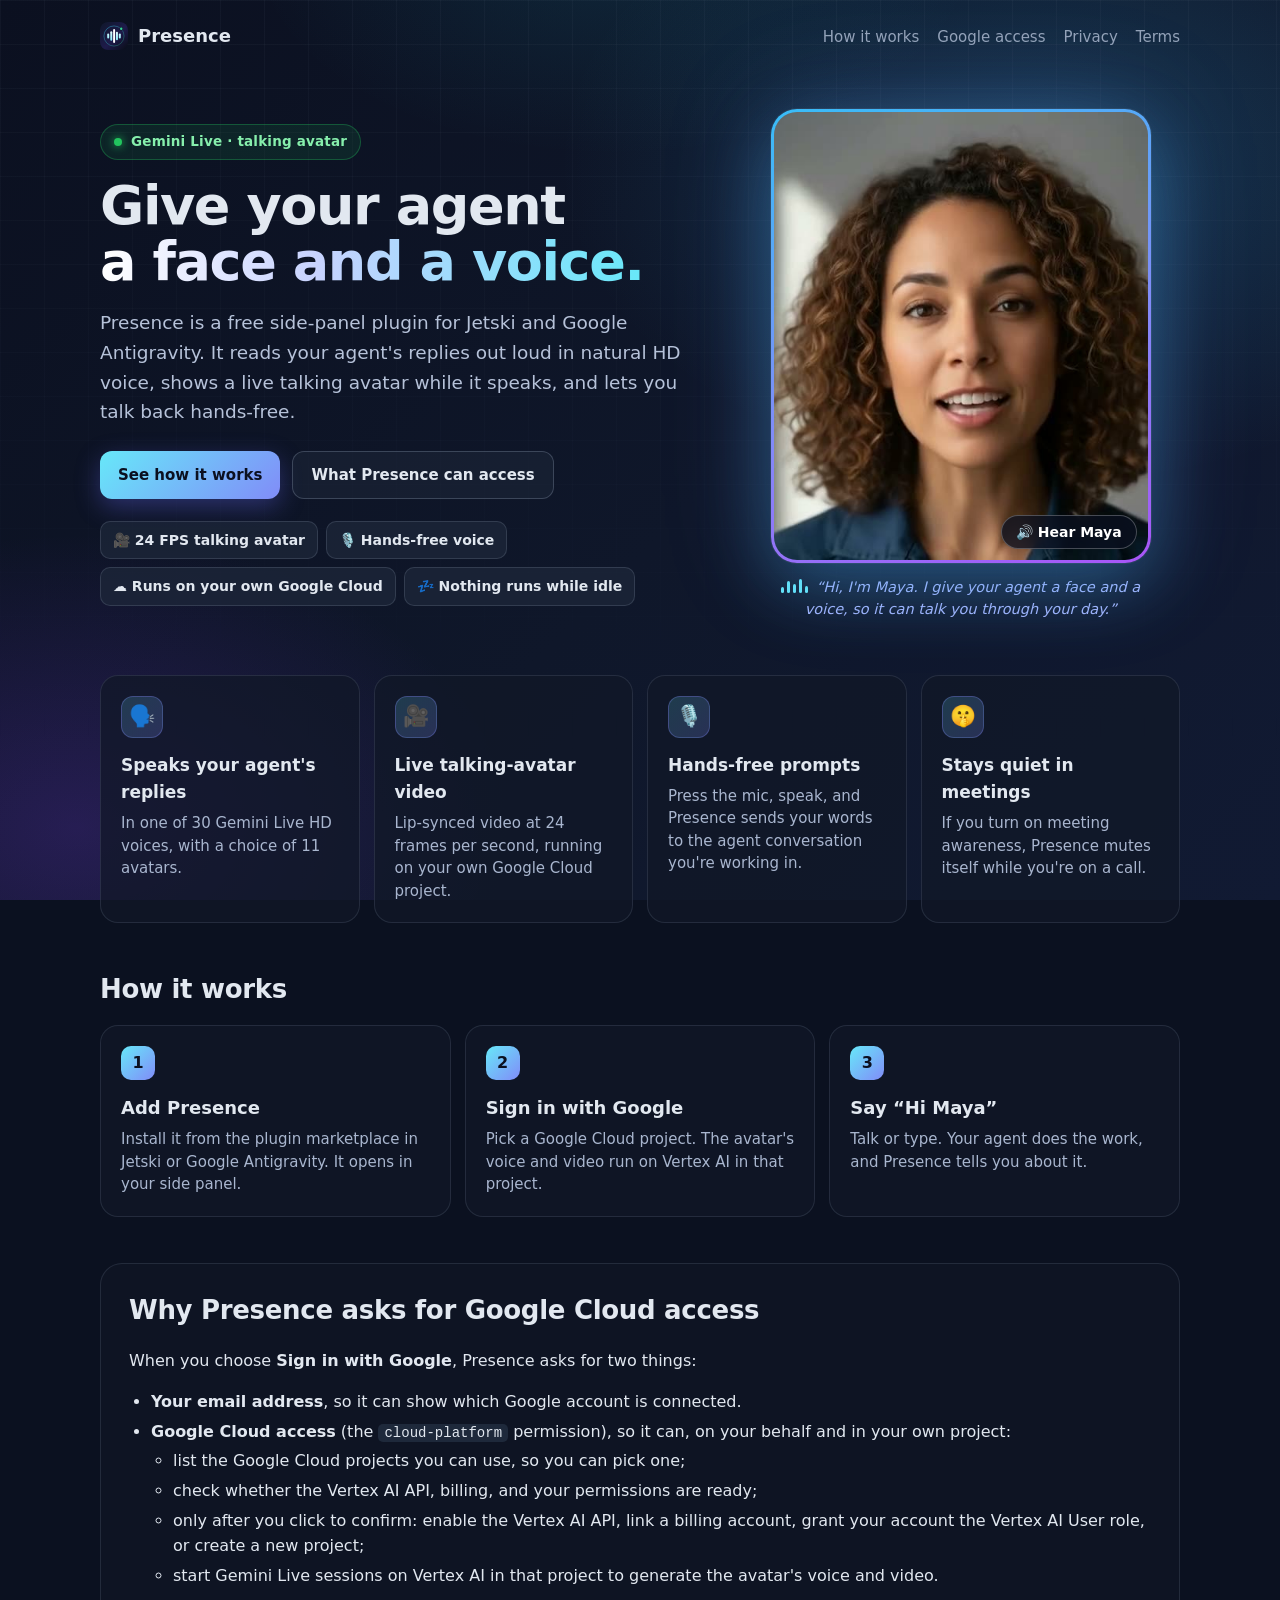
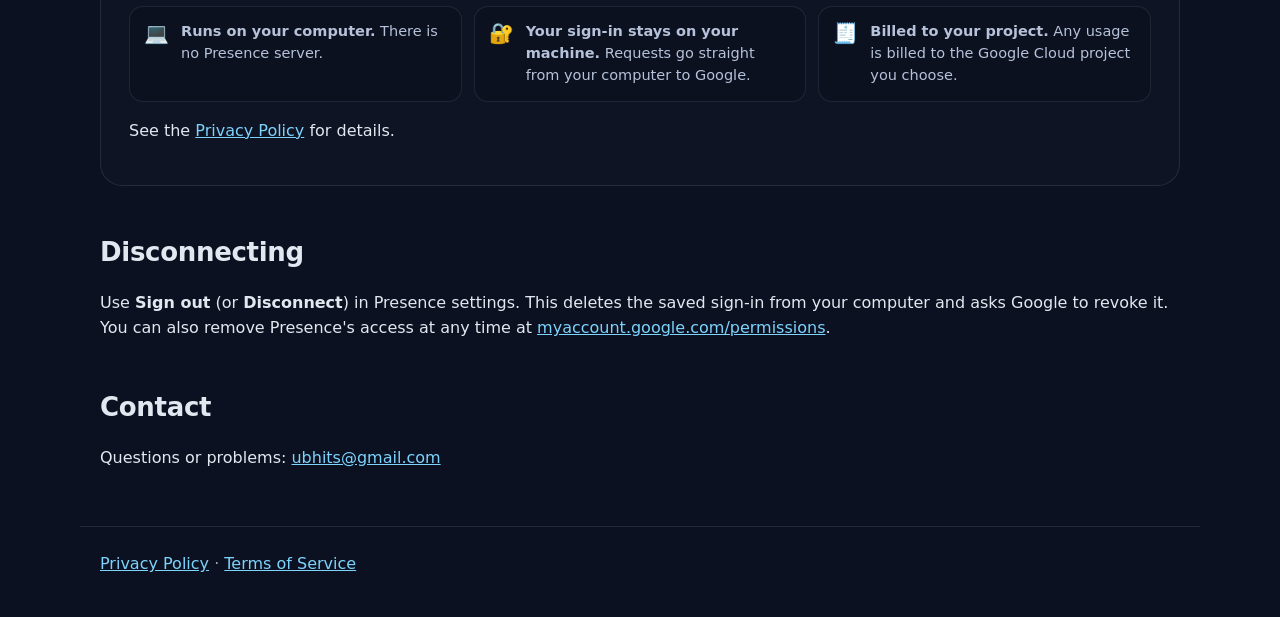
==== index.html @ ab4fa0f8 "Presence homepage, privacy policy and terms (served at presence.ubhits.com)" ====
<!doctype html>
<html lang="en">
<head>
  <meta charset="utf-8">
  <meta name="google-site-verification" content="hogus606_vbKHFQrj-lLS3DDrrywpHY6_7pccJtlOKE" />
  <meta name="viewport" content="width=device-width, initial-scale=1">
  <title>Presence - a live talking avatar for your AI coding agent</title>
  <meta name="description" content="Presence adds a live talking-avatar face, HD voice, and hands-free voice prompts to Jetski and Google Antigravity agents.">
  <meta property="og:title" content="Presence - give your agent a face">
  <meta property="og:description" content="A live talking avatar, HD voice, and hands-free voice prompts for your AI coding agent.">
  <meta property="og:image" content="https://presence.ubhits.com/maya-poster.jpg">
  <link rel="icon" href="logo.svg" type="image/svg+xml">
  <link rel="stylesheet" href="style.css">
  <link rel="stylesheet" href="home.css">
</head>
<body class="home">
  <div class="aurora" aria-hidden="true"></div>
  <div class="gridlines" aria-hidden="true"></div>

  <header class="top">
    <a class="brand" href="./"><img src="logo.svg" alt="" width="28" height="28">Presence</a>
    <nav><a href="#how">How it works</a><a href="#access">Google access</a><a href="privacy.html">Privacy</a><a href="terms.html">Terms</a></nav>
  </header>

  <main>
    <section class="hero">
      <div class="hero-copy">
        <span class="pill"><span class="live" aria-hidden="true"></span>Gemini Live · talking avatar</span>
        <h1>Give your agent<br><span class="grad">a face and a voice.</span></h1>
        <p class="lede">Presence is a free side-panel plugin for Jetski and Google Antigravity. It reads your agent's replies out loud in natural HD voice, shows a live talking avatar while it speaks, and lets you talk back hands-free.</p>
        <div class="ctas">
          <a class="btn primary" href="#how">See how it works</a>
          <a class="btn ghost" href="#access">What Presence can access</a>
        </div>
        <ul class="chips" aria-label="Highlights">
          <li>🎥 24 FPS talking avatar</li>
          <li>🎙️ Hands-free voice</li>
          <li>☁️ Runs on your own Google Cloud</li>
          <li>💤 Nothing runs while idle</li>
        </ul>
      </div>

      <figure class="stage">
        <div class="frame">
          <video id="maya" src="maya.mp4" poster="maya-poster.jpg" autoplay muted loop playsinline preload="auto" aria-label="Maya, a Presence avatar, introducing herself"></video>
          <button id="hear" class="hear" type="button" aria-pressed="false">🔊 Hear Maya</button>
        </div>
        <figcaption><span class="bars" aria-hidden="true"><i></i><i></i><i></i><i></i><i></i></span>“Hi, I'm Maya. I give your agent a face and a voice, so it can talk you through your day.”</figcaption>
      </figure>
    </section>

    <section class="features" aria-label="What it does">
      <article class="card">
        <div class="ico">🗣️</div>
        <h3>Speaks your agent's replies</h3>
        <p>In one of 30 Gemini Live HD voices, with a choice of 11 avatars.</p>
      </article>
      <article class="card">
        <div class="ico">🎥</div>
        <h3>Live talking-avatar video</h3>
        <p>Lip-synced video at 24 frames per second, running on your own Google Cloud project.</p>
      </article>
      <article class="card">
        <div class="ico">🎙️</div>
        <h3>Hands-free prompts</h3>
        <p>Press the mic, speak, and Presence sends your words to the agent conversation you're working in.</p>
      </article>
      <article class="card">
        <div class="ico">🤫</div>
        <h3>Stays quiet in meetings</h3>
        <p>If you turn on meeting awareness, Presence mutes itself while you're on a call.</p>
      </article>
    </section>

    <section id="how" class="block">
      <h2>How it works</h2>
      <ol class="steps">
        <li><span class="n">1</span><h3>Add Presence</h3><p>Install it from the plugin marketplace in Jetski or Google Antigravity. It opens in your side panel.</p></li>
        <li><span class="n">2</span><h3>Sign in with Google</h3><p>Pick a Google Cloud project. The avatar's voice and video run on Vertex AI in that project.</p></li>
        <li><span class="n">3</span><h3>Say “Hi Maya”</h3><p>Talk or type. Your agent does the work, and Presence tells you about it.</p></li>
      </ol>
    </section>

    <section id="access" class="block panel">
      <h2>Why Presence asks for Google Cloud access</h2>
      <p>When you choose <strong>Sign in with Google</strong>, Presence asks for two things:</p>
      <ul>
        <li><strong>Your email address</strong>, so it can show which Google account is connected.</li>
        <li><strong>Google Cloud access</strong> (the <code>cloud-platform</code> permission), so it can, on your behalf and in your own project:
          <ul>
            <li>list the Google Cloud projects you can use, so you can pick one;</li>
            <li>check whether the Vertex AI API, billing, and your permissions are ready;</li>
            <li>only after you click to confirm: enable the Vertex AI API, link a billing account, grant your account the Vertex AI User role, or create a new project;</li>
            <li>start Gemini Live sessions on Vertex AI in that project to generate the avatar's voice and video.</li>
          </ul>
        </li>
      </ul>
      <div class="trust">
        <div><span>💻</span><p><strong>Runs on your computer.</strong> There is no Presence server.</p></div>
        <div><span>🔐</span><p><strong>Your sign-in stays on your machine.</strong> Requests go straight from your computer to Google.</p></div>
        <div><span>🧾</span><p><strong>Billed to your project.</strong> Any usage is billed to the Google Cloud project you choose.</p></div>
      </div>
      <p>See the <a href="privacy.html">Privacy Policy</a> for details.</p>
    </section>

    <section class="block">
      <h2>Disconnecting</h2>
      <p>Use <strong>Sign out</strong> (or <strong>Disconnect</strong>) in Presence settings. This deletes the saved sign-in from your computer and asks Google to revoke it. You can also remove Presence's access at any time at <a href="https://myaccount.google.com/permissions">myaccount.google.com/permissions</a>.</p>
    </section>

    <section class="block">
      <h2>Contact</h2>
      <p>Questions or problems: <a href="mailto:ubhits@gmail.com">ubhits@gmail.com</a></p>
    </section>
  </main>

  <footer>
    <a href="privacy.html">Privacy Policy</a> · <a href="terms.html">Terms of Service</a>
  </footer>

  <script>
    (function () {
      var v = document.getElementById('maya');
      var b = document.getElementById('hear');
      if (!v || !b) return;
      function reset() {
        v.muted = true;
        b.setAttribute('aria-pressed', 'false');
        b.textContent = '🔊 Hear Maya';
      }
      b.addEventListener('click', function () {
        if (v.muted) {
          // Play the introduction once with sound, from the start.
          v.loop = false;
          v.currentTime = 0;
          v.muted = false;
          v.play();
          b.setAttribute('aria-pressed', 'true');
          b.textContent = '🔇 Mute';
        } else {
          v.pause();
          reset();
        }
      });
      // After she finishes speaking, stop on the last frame instead of starting over.
      v.addEventListener('ended', function () {
        if (!v.muted) { v.pause(); reset(); }
      });
    })();
  </script>
</body>
</html>
---- style.css ----
:root { color-scheme: dark; --bg: #0b1120; --panel: #111827; --line: #1f2937; --text: #e2e8f0; --muted: #94a3b8; --accent: #7dd3fc; }
* { box-sizing: border-box; }
body { margin: 0; background: var(--bg); color: var(--text); font: 16px/1.6 system-ui, -apple-system, "Segoe UI", Roboto, sans-serif; }
a { color: var(--accent); }
.top { display: flex; justify-content: space-between; align-items: center; max-width: 820px; margin: 0 auto; padding: 22px 20px; }
.brand { color: var(--text); text-decoration: none; font-weight: 700; font-size: 18px; display: inline-flex; align-items: center; gap: 10px; }
.dot { width: 14px; height: 14px; border-radius: 50%; background: radial-gradient(circle at 35% 35%, #a5f3fc, #6366f1); box-shadow: 0 0 14px rgba(99,102,241,.7); }
nav a { margin-left: 18px; color: var(--muted); text-decoration: none; }
nav a:hover { color: var(--text); }
main { max-width: 820px; margin: 0 auto; padding: 0 20px 40px; }
h1 { font-size: 34px; line-height: 1.2; margin: 18px 0 12px; }
h2 { font-size: 21px; margin: 34px 0 8px; }
h3 { font-size: 17px; margin: 20px 0 6px; }
.lede { font-size: 18px; color: #cbd5e1; max-width: 680px; }
.meta { color: var(--muted); margin-top: -4px; }
code { background: #1e293b; padding: 1px 6px; border-radius: 5px; font-size: 14px; }
ul { padding-left: 22px; }
li { margin: 4px 0; }
.cards { display: grid; grid-template-columns: repeat(auto-fit, minmax(240px, 1fr)); gap: 14px; }
.card { background: var(--panel); border: 1px solid var(--line); border-radius: 12px; padding: 16px 18px; }
.card h3 { margin-top: 0; }
footer { max-width: 820px; margin: 0 auto; padding: 24px 20px 40px; color: var(--muted); border-top: 1px solid var(--line); }
---- home.css ----
/* Home page only (privacy/terms keep the plain style.css look). */
.home { position: relative; overflow-x: hidden; }
.aurora { position: fixed; inset: 0; z-index: -2; pointer-events: none;
  background:
    radial-gradient(700px 460px at 82% 18%, rgba(56,189,248,.20), transparent 70%),
    radial-gradient(620px 420px at 6% 92%, rgba(124,58,237,.22), transparent 70%),
    radial-gradient(520px 300px at 48% -6%, rgba(34,211,238,.10), transparent 70%),
    linear-gradient(135deg, #0b1020 0%, #0f172a 55%, #111a33 100%); }
.gridlines { position: fixed; inset: 0; z-index: -1; pointer-events: none;
  background-image: linear-gradient(rgba(148,163,184,.05) 1px, transparent 1px), linear-gradient(90deg, rgba(148,163,184,.05) 1px, transparent 1px);
  background-size: 44px 44px; -webkit-mask-image: linear-gradient(180deg, #000 0%, transparent 85%); mask-image: linear-gradient(180deg, #000 0%, transparent 85%); }

.home .top, .home main, .home footer { max-width: 1120px; }
.home .brand img { border-radius: 8px; }
.home nav a { font-size: 15px; }

.hero { display: grid; grid-template-columns: 1.15fr .85fr; gap: 48px; align-items: center; padding: 36px 0 28px; }
.pill { display: inline-flex; align-items: center; gap: 9px; padding: 6px 13px; border-radius: 999px; font-size: 13.5px; font-weight: 600; letter-spacing: .2px;
  color: #86efac; background: rgba(34,197,94,.10); border: 1px solid rgba(34,197,94,.32); }
.live { width: 8px; height: 8px; border-radius: 50%; background: #22c55e; box-shadow: 0 0 10px #22c55e; animation: pulse 1.8s ease-in-out infinite; }
@keyframes pulse { 0%,100% { opacity: 1; transform: scale(1); } 50% { opacity: .45; transform: scale(.8); } }
.home h1 { font-size: clamp(36px, 4.6vw, 54px); line-height: 1.04; letter-spacing: -1.4px; margin: 18px 0 16px; font-weight: 800; }
.grad { background: linear-gradient(90deg, #ffffff 0%, #c7d2fe 40%, #67e8f9 100%); -webkit-background-clip: text; background-clip: text; color: transparent; }
.home .lede { font-size: 18.5px; line-height: 1.6; color: #b6c2d9; max-width: 600px; }
.ctas { display: flex; flex-wrap: wrap; gap: 12px; margin: 24px 0 22px; }
.btn { display: inline-flex; align-items: center; padding: 11px 18px; border-radius: 12px; font-weight: 600; text-decoration: none; font-size: 15px; transition: transform .15s ease, box-shadow .15s ease; }
.btn:hover { transform: translateY(-1px); }
.btn.primary { color: #0b1020; background: linear-gradient(135deg, #67e8f9, #818cf8); box-shadow: 0 8px 24px rgba(99,102,241,.35); }
.btn.ghost { color: #e2e8f0; border: 1px solid rgba(148,163,184,.3); background: rgba(30,41,59,.5); }
.chips { list-style: none; padding: 0; margin: 0; display: flex; flex-wrap: wrap; gap: 8px; }
.chips li { margin: 0; padding: 7px 12px; border-radius: 10px; font-size: 14px; font-weight: 600; color: #e2e8f0; background: rgba(30,41,59,.7); border: 1px solid rgba(148,163,184,.2); }

.stage { margin: 0; display: flex; flex-direction: column; align-items: center; }
.frame { position: relative; width: 100%; max-width: 380px; aspect-ratio: 480 / 574; border-radius: 26px; padding: 3px;
  background: linear-gradient(160deg, #38bdf8, #818cf8 55%, #a855f7);
  box-shadow: 0 0 0 1px rgba(255,255,255,.06), 0 24px 70px rgba(56,189,248,.30), 0 0 110px rgba(129,140,248,.22);
  animation: float 6s ease-in-out infinite; }
@keyframes float { 0%,100% { transform: translateY(0); } 50% { transform: translateY(-6px); } }
.frame video { display: block; width: 100%; height: 100%; object-fit: cover; border-radius: 23px; background: #0b1020; }
.hear { position: absolute; right: 14px; bottom: 14px; padding: 9px 14px; border-radius: 999px; border: 1px solid rgba(255,255,255,.25);
  background: rgba(11,16,32,.72); color: #fff; font: 600 14px/1 system-ui, -apple-system, "Segoe UI", Roboto, sans-serif; cursor: pointer;
  -webkit-backdrop-filter: blur(8px); backdrop-filter: blur(8px); }
.hear:hover { background: rgba(11,16,32,.9); }
.stage figcaption { max-width: 380px; margin-top: 14px; font-size: 14.5px; line-height: 1.5; color: #a5b4fc; text-align: center; font-style: italic; }
.bars { display: inline-flex; gap: 3px; align-items: flex-end; height: 14px; margin-right: 8px; vertical-align: -1px; }
.bars i { display: block; width: 3px; border-radius: 2px; background: #67e8f9; animation: eq 1s ease-in-out infinite; }
.bars i:nth-child(1) { height: 6px; animation-delay: -.2s; } .bars i:nth-child(2) { height: 12px; animation-delay: -.5s; }
.bars i:nth-child(3) { height: 9px; animation-delay: -.1s; } .bars i:nth-child(4) { height: 14px; animation-delay: -.7s; }
.bars i:nth-child(5) { height: 7px; animation-delay: -.35s; }
@keyframes eq { 0%,100% { transform: scaleY(.45); } 50% { transform: scaleY(1); } }

.features { display: grid; grid-template-columns: repeat(4, 1fr); gap: 14px; margin: 26px 0 8px; }
.features .card { background: rgba(17,24,39,.72); border: 1px solid rgba(148,163,184,.16); border-radius: 18px; padding: 20px; transition: border-color .2s ease, transform .2s ease; }
.features .card:hover { border-color: rgba(129,140,248,.55); transform: translateY(-2px); }
.ico { width: 42px; height: 42px; border-radius: 12px; display: grid; place-items: center; font-size: 21px; background: linear-gradient(135deg, rgba(103,232,249,.18), rgba(129,140,248,.22)); border: 1px solid rgba(129,140,248,.3); }
.features h3 { font-size: 17px; margin: 14px 0 6px; }
.features p { margin: 0; color: #a9b6cf; font-size: 15px; line-height: 1.5; }

.block { margin-top: 46px; }
.home h2 { font-size: 26px; letter-spacing: -.3px; margin: 0 0 14px; }
.steps { list-style: none; padding: 0; margin: 0; display: grid; grid-template-columns: repeat(3, 1fr); gap: 14px; counter-reset: s; }
.steps li { margin: 0; background: rgba(17,24,39,.72); border: 1px solid rgba(148,163,184,.16); border-radius: 18px; padding: 20px; }
.steps .n { width: 34px; height: 34px; border-radius: 10px; display: grid; place-items: center; font-weight: 800; color: #0b1020; background: linear-gradient(135deg, #67e8f9, #818cf8); }
.steps h3 { font-size: 18px; margin: 14px 0 6px; }
.steps p { margin: 0; color: #a9b6cf; font-size: 15px; line-height: 1.5; }

.panel { background: rgba(17,24,39,.6); border: 1px solid rgba(148,163,184,.16); border-radius: 22px; padding: 26px 28px; }
.trust { display: grid; grid-template-columns: repeat(3, 1fr); gap: 12px; margin: 18px 0 8px; }
.trust div { display: flex; gap: 12px; align-items: flex-start; background: rgba(11,16,32,.55); border: 1px solid rgba(148,163,184,.14); border-radius: 14px; padding: 14px; }
.trust span { font-size: 20px; line-height: 1.2; }
.trust p { margin: 0; font-size: 14.5px; line-height: 1.5; color: #b6c2d9; }

@media (max-width: 920px) {
  .hero { grid-template-columns: 1fr; gap: 30px; }
  .features { grid-template-columns: repeat(2, 1fr); }
  .steps, .trust { grid-template-columns: 1fr; }
}
@media (max-width: 560px) {
  .features { grid-template-columns: 1fr; }
  .home nav a:not([href$=".html"]) { display: none; }
}
@media (prefers-reduced-motion: reduce) {
  .frame, .live, .bars i { animation: none; }
}
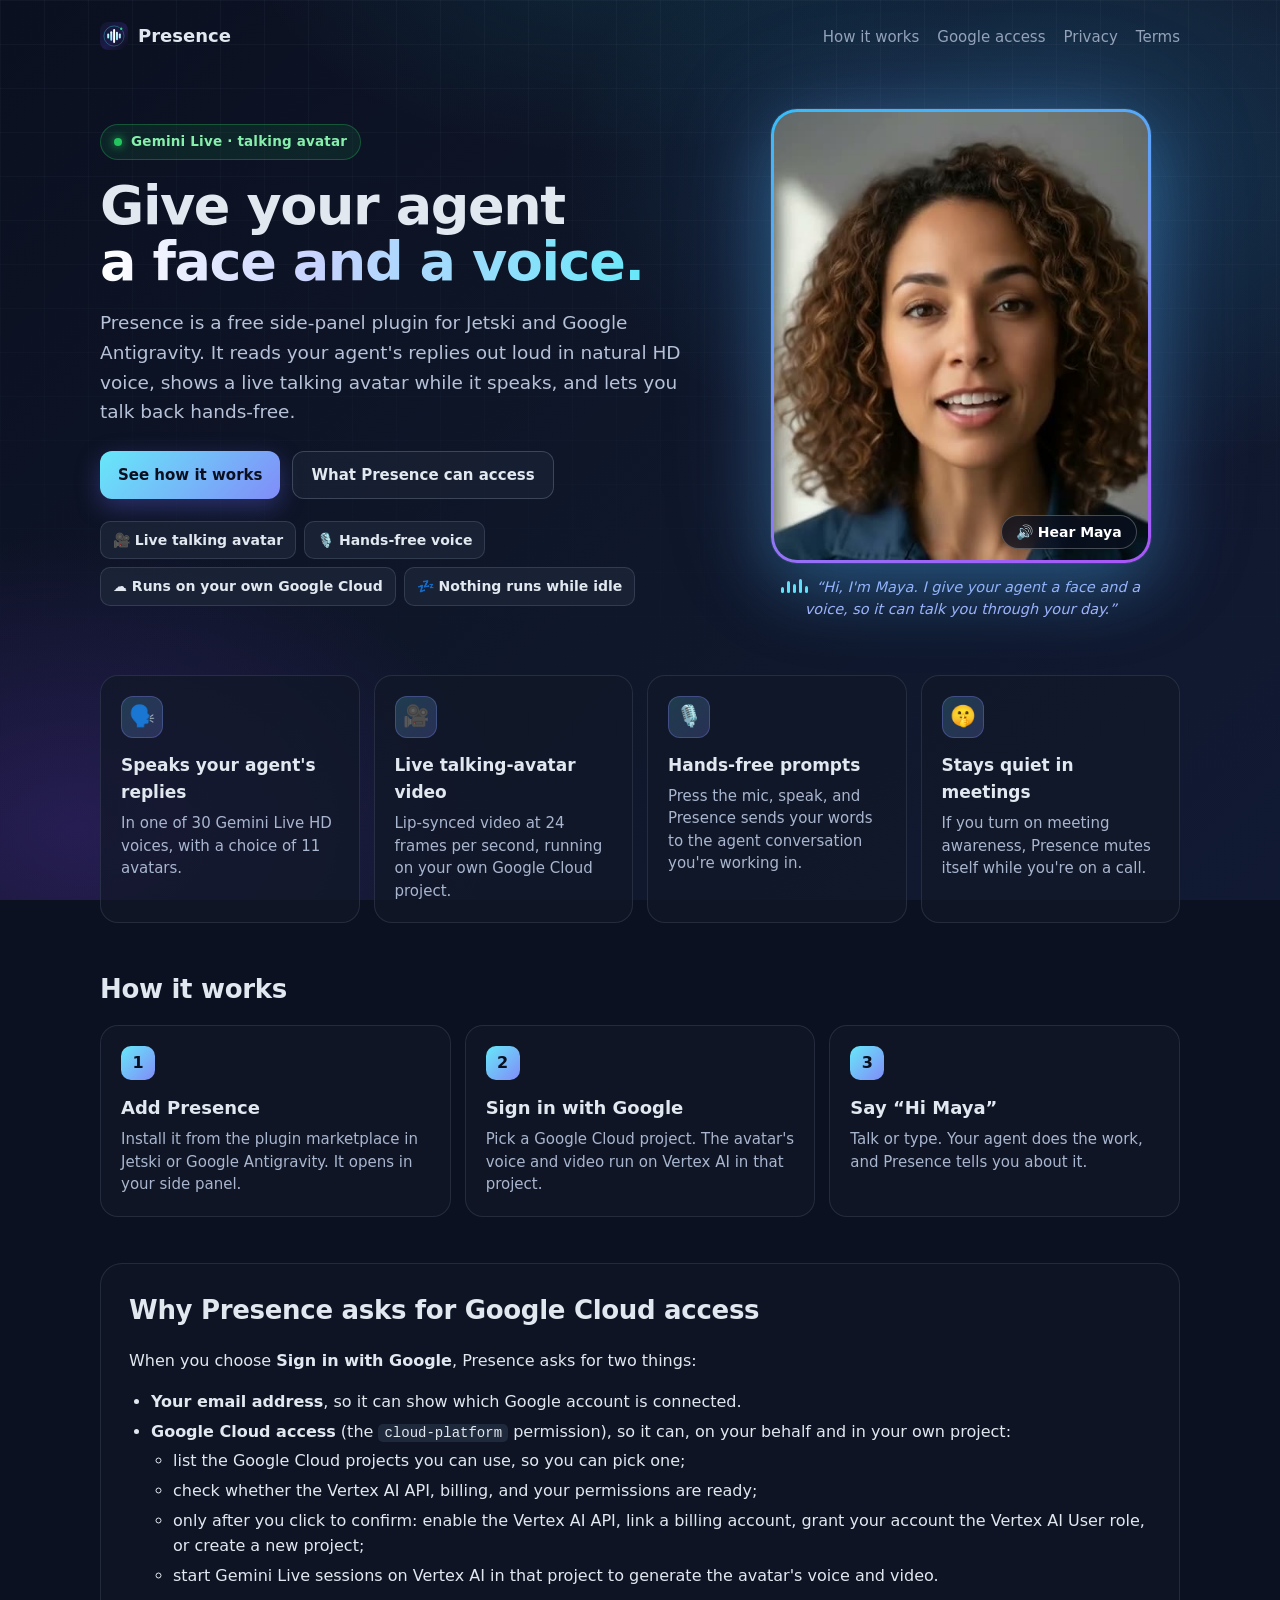
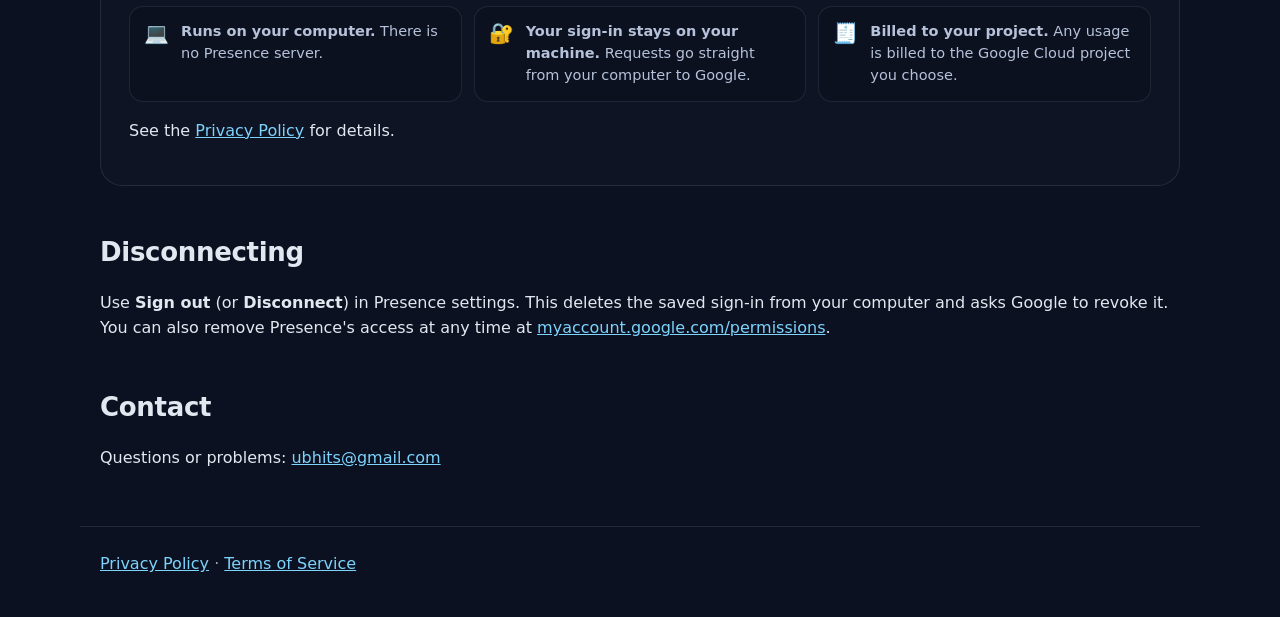
==== commit 2d92298e: "Homepage: drop 24 FPS wording" ====
--- a/index.html
+++ b/index.html
@@ -33,7 +33,7 @@
           <a class="btn ghost" href="#access">What Presence can access</a>
         </div>
         <ul class="chips" aria-label="Highlights">
-          <li>🎥 24 FPS talking avatar</li>
+          <li>🎥 Live talking avatar</li>
           <li>🎙️ Hands-free voice</li>
           <li>☁️ Runs on your own Google Cloud</li>
           <li>💤 Nothing runs while idle</li>
